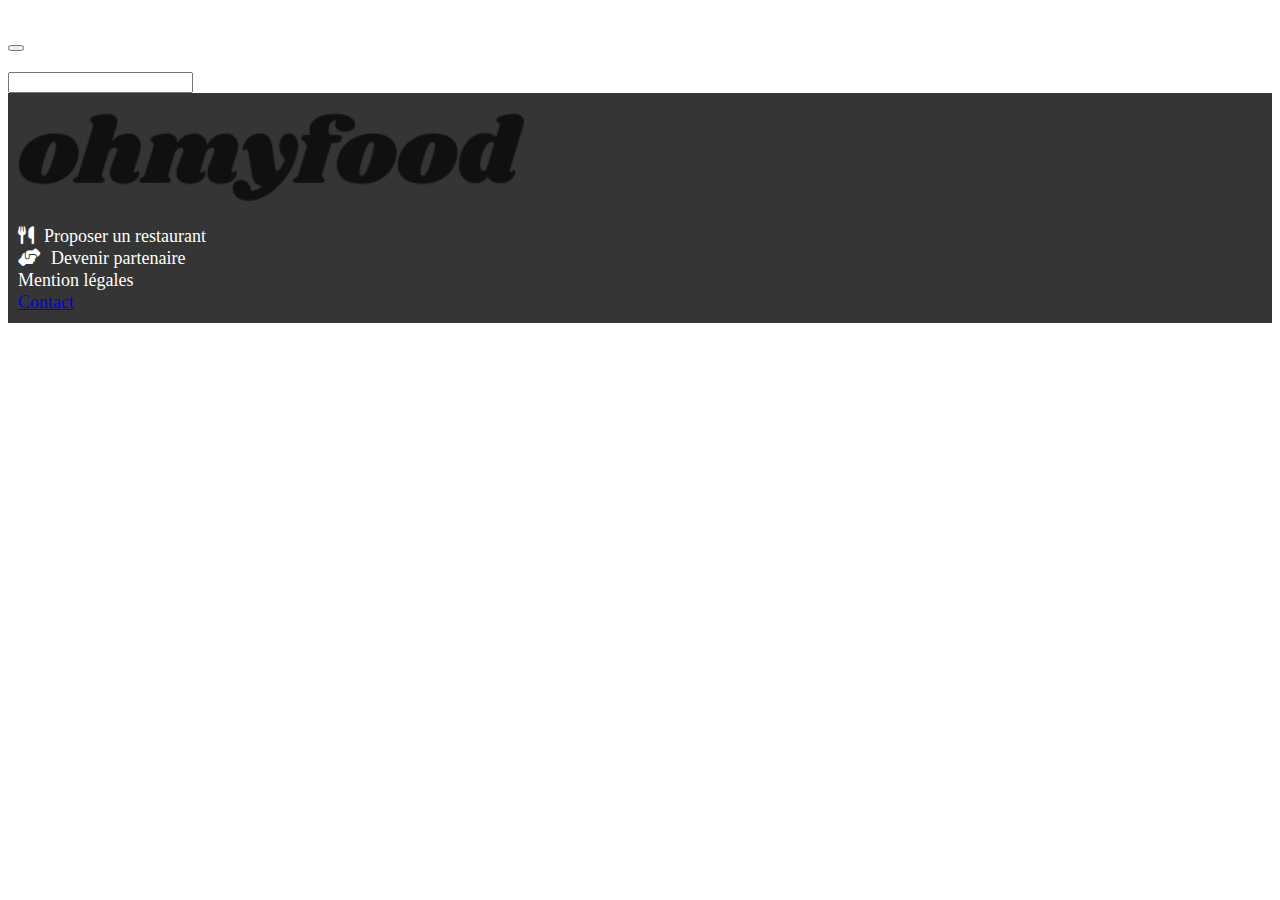
==== menu_alafrancaise.html @ 682149f2 "ajout des others pages, début correction sass" ====
<!DOCTYPE html>
<html lang="en">

<head>
    <meta charset="UTF-8">
    <meta http-equiv="X-UA-Compatible" content="IE=edge">
    <meta name="viewport" content="width=device-width, initial-scale=1.0">
    <title>Menu - A la française</title>
    <link type="text/css" rel="stylesheet" href="style.css" />
    <link type="text/css" rel="stylesheet" href="libs/reset.css" />
    <link type="text/css" rel="stylesheet" href="https://cdnjs.cloudflare.com/ajax/libs/font-awesome/6.1.1/css/all.min.css" />
</head>

<body>
    <header class="header"><button class="btn-page"></button><img src="" alt=""><img src="" alt=""></header>
    <main class="m-page">
        <h2 class="h2-page"></h2>

        <section class="sect-page">
            <h3 class="h3-page"></h3>
            <div class="card-page"></div>
            <div class="card-page"></div>
            <div class="card-page"></div>
        </section>
        <section class="sect-page">
            <h3 class="h3-page"></h3>
            <div class="card-page"></div>
            <div class="card-page"></div>
            <div class="card-page"></div>
        </section>
        <section class="sect-page">
            <h3 class="h3-page"></h3>
            <div class="card-page"></div>
            <div class="card-page"></div>
            <div class="card-page"></div>
        </section>
        <input type="text">
    </main>
    <footer>
        <img src="images/logo/ohmyfood.png" alt="logo du site ohmyfood">
        <div class="fo-div">
            <div class="fo-para"><i class="fa-solid fa-utensils"></i>Proposer un restaurant</div>
            <div class="fo-para"><i class="fa-solid fa-handshake-angle"></i>Devenir partenaire</div>
            <div class="fo-para">Mention légales</div>
            <div class="fo-para"><a href="mailto:adresse_dusite@gmail.com">Contact</a></div>
        </div>
    </footer>
</body>

</html>
---- style.css ----
@charset "UTF-8";
/*----------------------------------------------*/
/*Home phone*/
header img {
  width: 50%;
  position: relative;
  left: 25%;
  right: 25%;
  margin-top: 20px;
  margin-bottom: 20px;
  /*mettre un box-shadox bottom*/
}

header .localisation-search {
  display: flex;
  flex-direction: row;
  justify-content: center;
  align-items: center;
  background-color: rgb(225, 225, 225);
  height: 40px;
}

.localisation-search i {
  margin-right: 5px;
  color: rgb(53, 53, 53);
}

.localisation-search input {
  color: rgb(53, 53, 53);
  background-color: rgb(225, 225, 225);
  border: none;
  width: 100px;
  font-size: 14px;
}

.debut {
  background-color: rgb(246, 246, 246);
  padding: 20px;
  display: flex;
  flex-direction: column;
  align-items: center;
  justify-content: center;
}

.debut h2 {
  margin-top: 30px;
  font-size: 30px;
  font-weight: bold;
  text-align: center;
}

.debut .reserved-para {
  text-align: center;
  color: rgb(53, 53, 53);
}

.debut .reserved-btn {
  border-radius: 30px;
  background-color: rgb(169, 93, 219);
  border: none;
  height: 40px;
  color: white;
  /*faire dégradé de couleur et box-shadow, refaire la pos et la taille*/
}

.fonctionnement {
  padding: 10px;
}

.fonct-h2 {
  font-size: 20px;
  margin-top: 30px;
  padding: 10px;
  font-weight: bold;
}

.fonct {
  padding: 10px;
  margin: 10px;
  background-color: rgb(246, 246, 246);
  height: 40px;
  border-radius: 20px;
  display: flex;
  justify-content: center;
  align-items: center;
}

.fonct i {
  margin-right: 10px;
}

.restaurants {
  background-color: rgb(246, 246, 246);
}

.resto {
  font-size: 20px;
  margin-top: 30px;
  padding: 10px;
  font-weight: bold;
  padding-top: 50px;
}

.r-card img {
  object-fit: cover;
  width: 100%;
  height: 200px;
  border-radius: 20px 20px 0 0;
}

.r-card {
  margin-right: 10px;
  margin-left: 10px;
  margin-bottom: 60px;
  background-color: rgb(255, 255, 255);
  border-radius: 20px;
}

.r-h3 {
  font-weight: bold;
}

.rhp {
  padding: 20px;
  line-height: 20px;
  font-size: 20px;
}

.restaurants {
  padding-bottom: 30px;
}

footer {
  background-color: rgb(53, 53, 53);
  color: white;
}

footer img {
  padding: 20px 10px 10px 10px;
  width: 40%;
}

.fo-div {
  padding: 10px;
  line-height: 22px;
  font-size: 18px;
}

.fo-para i {
  margin-right: 10px;
}

/*----------------------------------------------*/
/*Others phone*/

/*# sourceMappingURL=style.css.map */
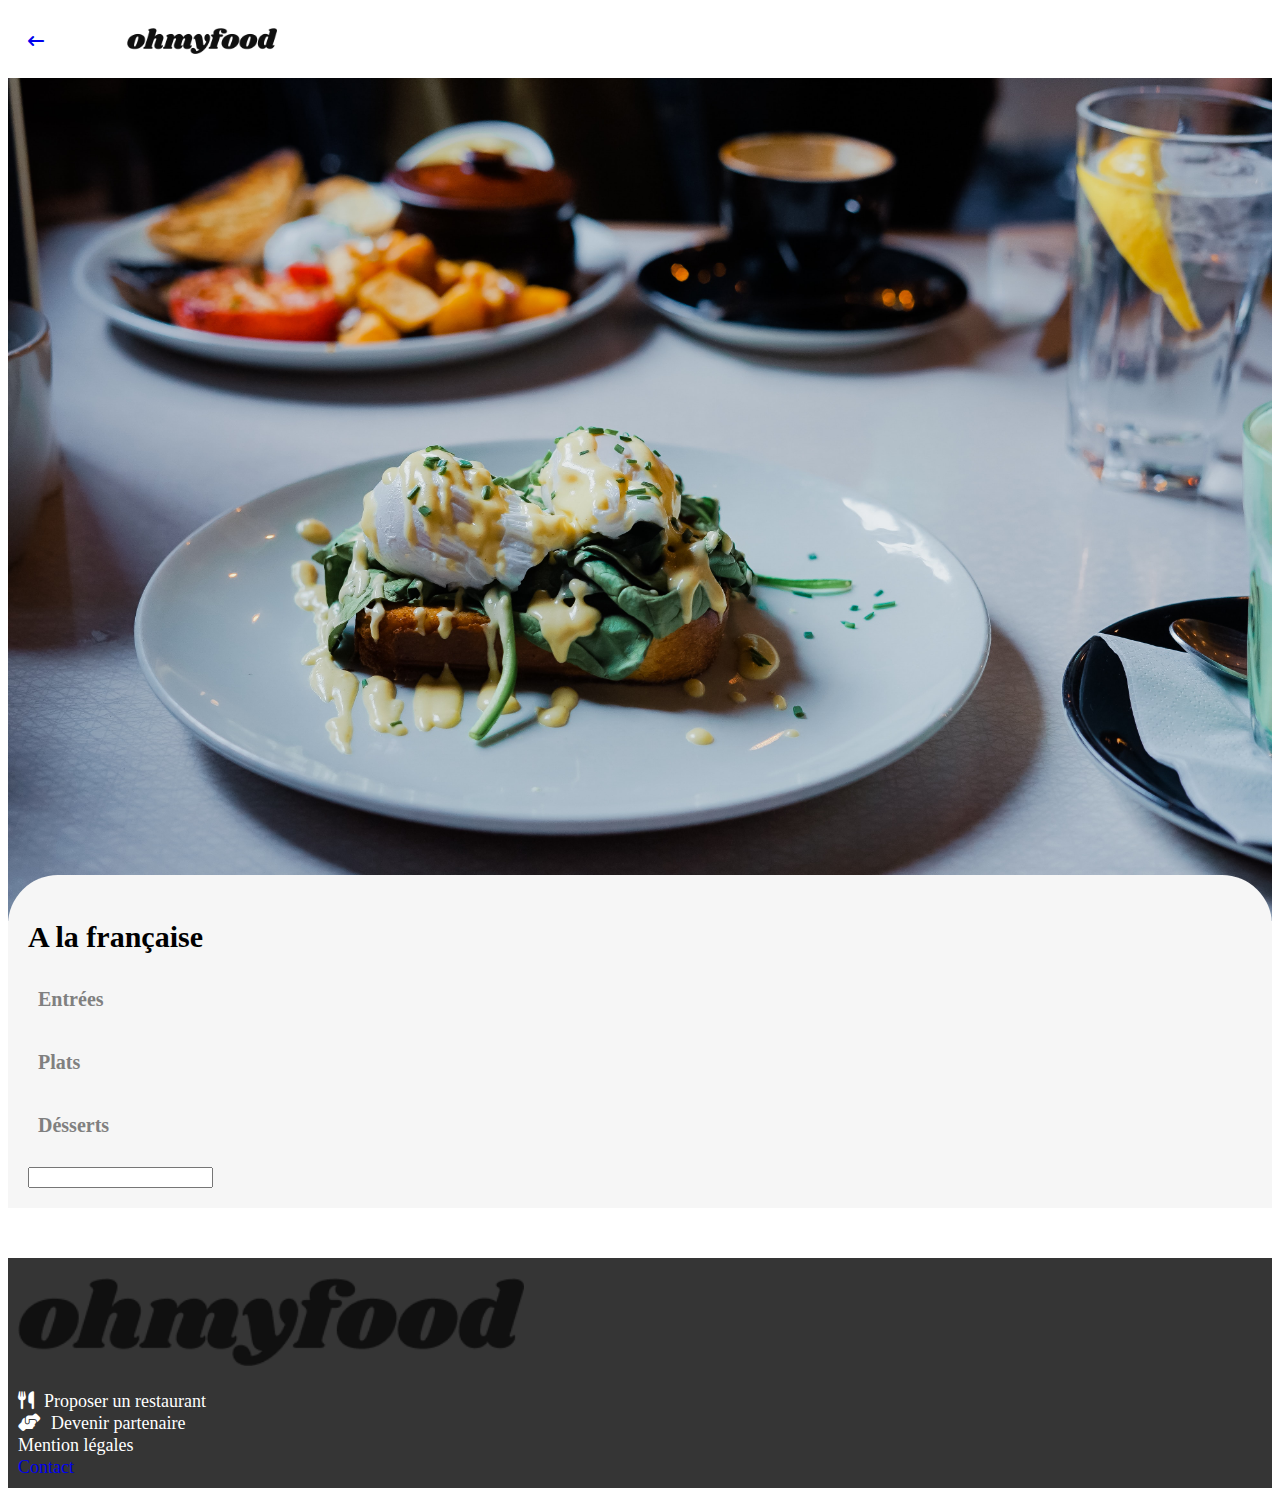
==== commit 04321996: "début main-page css" ====
--- a/menu_alafrancaise.html
+++ b/menu_alafrancaise.html
@@ -9,27 +9,36 @@
     <link type="text/css" rel="stylesheet" href="style.css" />
     <link type="text/css" rel="stylesheet" href="libs/reset.css" />
     <link type="text/css" rel="stylesheet" href="https://cdnjs.cloudflare.com/ajax/libs/font-awesome/6.1.1/css/all.min.css" />
+    <link href="index.html" />
 </head>
 
 <body>
-    <header class="header"><button class="btn-page"></button><img src="" alt=""><img src="" alt=""></header>
+    <header class="header-page">
+        <div class="h-top">
+            <a href="index.html">
+                <i class="fa-solid fa-arrow-left-long"></i>
+            </a>
+            <img src="images/logo/ohmyfood.png" alt="logo du site">
+        </div>
+    </header>
+    <img class="img-top" src="images/restaurants/toa-heftiba-DQKerTsQwi0-unsplash.jpg" alt="plat">
+
     <main class="m-page">
-        <h2 class="h2-page"></h2>
-
+        <h2 class="h2-page">A la française</h2>
         <section class="sect-page">
-            <h3 class="h3-page"></h3>
+            <h3 class="h3-page">Entrées</h3>
             <div class="card-page"></div>
             <div class="card-page"></div>
             <div class="card-page"></div>
         </section>
         <section class="sect-page">
-            <h3 class="h3-page"></h3>
+            <h3 class="h3-page">Plats</h3>
             <div class="card-page"></div>
             <div class="card-page"></div>
             <div class="card-page"></div>
         </section>
         <section class="sect-page">
-            <h3 class="h3-page"></h3>
+            <h3 class="h3-page">Désserts</h3>
             <div class="card-page"></div>
             <div class="card-page"></div>
             <div class="card-page"></div>
--- a/style.css
+++ b/style.css
@@ -10,7 +10,6 @@
   margin-bottom: 20px;
   /*mettre un box-shadox bottom*/
 }
-
 header .localisation-search {
   display: flex;
   flex-direction: row;
@@ -19,13 +18,11 @@
   background-color: rgb(225, 225, 225);
   height: 40px;
 }
-
-.localisation-search i {
+header .localisation-search i {
   margin-right: 5px;
   color: rgb(53, 53, 53);
 }
-
-.localisation-search input {
+header .localisation-search input {
   color: rgb(53, 53, 53);
   background-color: rgb(225, 225, 225);
   border: none;
@@ -41,19 +38,16 @@
   align-items: center;
   justify-content: center;
 }
-
 .debut h2 {
   margin-top: 30px;
   font-size: 30px;
   font-weight: bold;
   text-align: center;
 }
-
 .debut .reserved-para {
   text-align: center;
   color: rgb(53, 53, 53);
 }
-
 .debut .reserved-btn {
   border-radius: 30px;
   background-color: rgb(169, 93, 219);
@@ -63,18 +57,16 @@
   /*faire dégradé de couleur et box-shadow, refaire la pos et la taille*/
 }
 
-.fonctionnement {
+.f {
   padding: 10px;
 }
-
-.fonct-h2 {
+.f h2 {
   font-size: 20px;
   margin-top: 30px;
   padding: 10px;
   font-weight: bold;
 }
-
-.fonct {
+.f .fonct {
   padding: 10px;
   margin: 10px;
   background-color: rgb(246, 246, 246);
@@ -84,73 +76,115 @@
   justify-content: center;
   align-items: center;
 }
+.f .fonct i {
+  margin-right: 10px;
+}
 
-.fonct i {
-  margin-right: 10px;
+a {
+  text-decoration: none;
+}
+a:hover {
+  text-decoration: none;
+  color: black;
+}
+a:visited {
+  text-decoration: none;
+  color: black;
 }
 
 .restaurants {
   background-color: rgb(246, 246, 246);
+  padding-bottom: 30px;
 }
-
-.resto {
+.restaurants .resto {
   font-size: 20px;
   margin-top: 30px;
   padding: 10px;
   font-weight: bold;
   padding-top: 50px;
 }
-
-.r-card img {
-  object-fit: cover;
-  width: 100%;
-  height: 200px;
-  border-radius: 20px 20px 0 0;
-}
-
-.r-card {
+.restaurants .r-card {
   margin-right: 10px;
   margin-left: 10px;
   margin-bottom: 60px;
   background-color: rgb(255, 255, 255);
   border-radius: 20px;
 }
-
-.r-h3 {
-  font-weight: bold;
+.restaurants .r-card img {
+  object-fit: cover;
+  width: 100%;
+  height: 200px;
+  border-radius: 20px 20px 0 0;
 }
-
-.rhp {
+.restaurants .r-card .rhp {
   padding: 20px;
   line-height: 20px;
   font-size: 20px;
 }
-
-.restaurants {
-  padding-bottom: 30px;
+.restaurants .r-card .rhp .r-h3 {
+  font-weight: bold;
 }
 
 footer {
   background-color: rgb(53, 53, 53);
   color: white;
 }
-
 footer img {
   padding: 20px 10px 10px 10px;
   width: 40%;
 }
-
-.fo-div {
+footer .fo-div {
   padding: 10px;
   line-height: 22px;
   font-size: 18px;
 }
-
-.fo-para i {
+footer i {
   margin-right: 10px;
 }
 
 /*----------------------------------------------*/
-/*Others phone*/
+/*Page phone*/
+.header-page {
+  height: 70px;
+}
+.header-page .h-top {
+  display: flex;
+  align-items: center;
+  width: 250px;
+}
+.header-page .h-top i {
+  background-color: white;
+  padding: 20px;
+}
+.header-page .h-top img {
+  display: flex;
+  justify-content: center;
+  width: 60%;
+}
+
+.img-top {
+  margin: none;
+  top: -20px;
+  left: 0%;
+  width: 100%;
+  object-fit: cover;
+}
+
+.m-page {
+  position: relative;
+  padding: 20px;
+  background-color: rgb(246, 246, 246);
+  border-radius: 50px 50px 0 0;
+  top: -50px;
+}
+.m-page .h2-page {
+  font-weight: bold;
+  font-size: 30px;
+}
+.m-page .sect-page .h3-page {
+  color: grey;
+  font-size: 20px;
+  padding: 10px;
+}
 
 /*# sourceMappingURL=style.css.map */
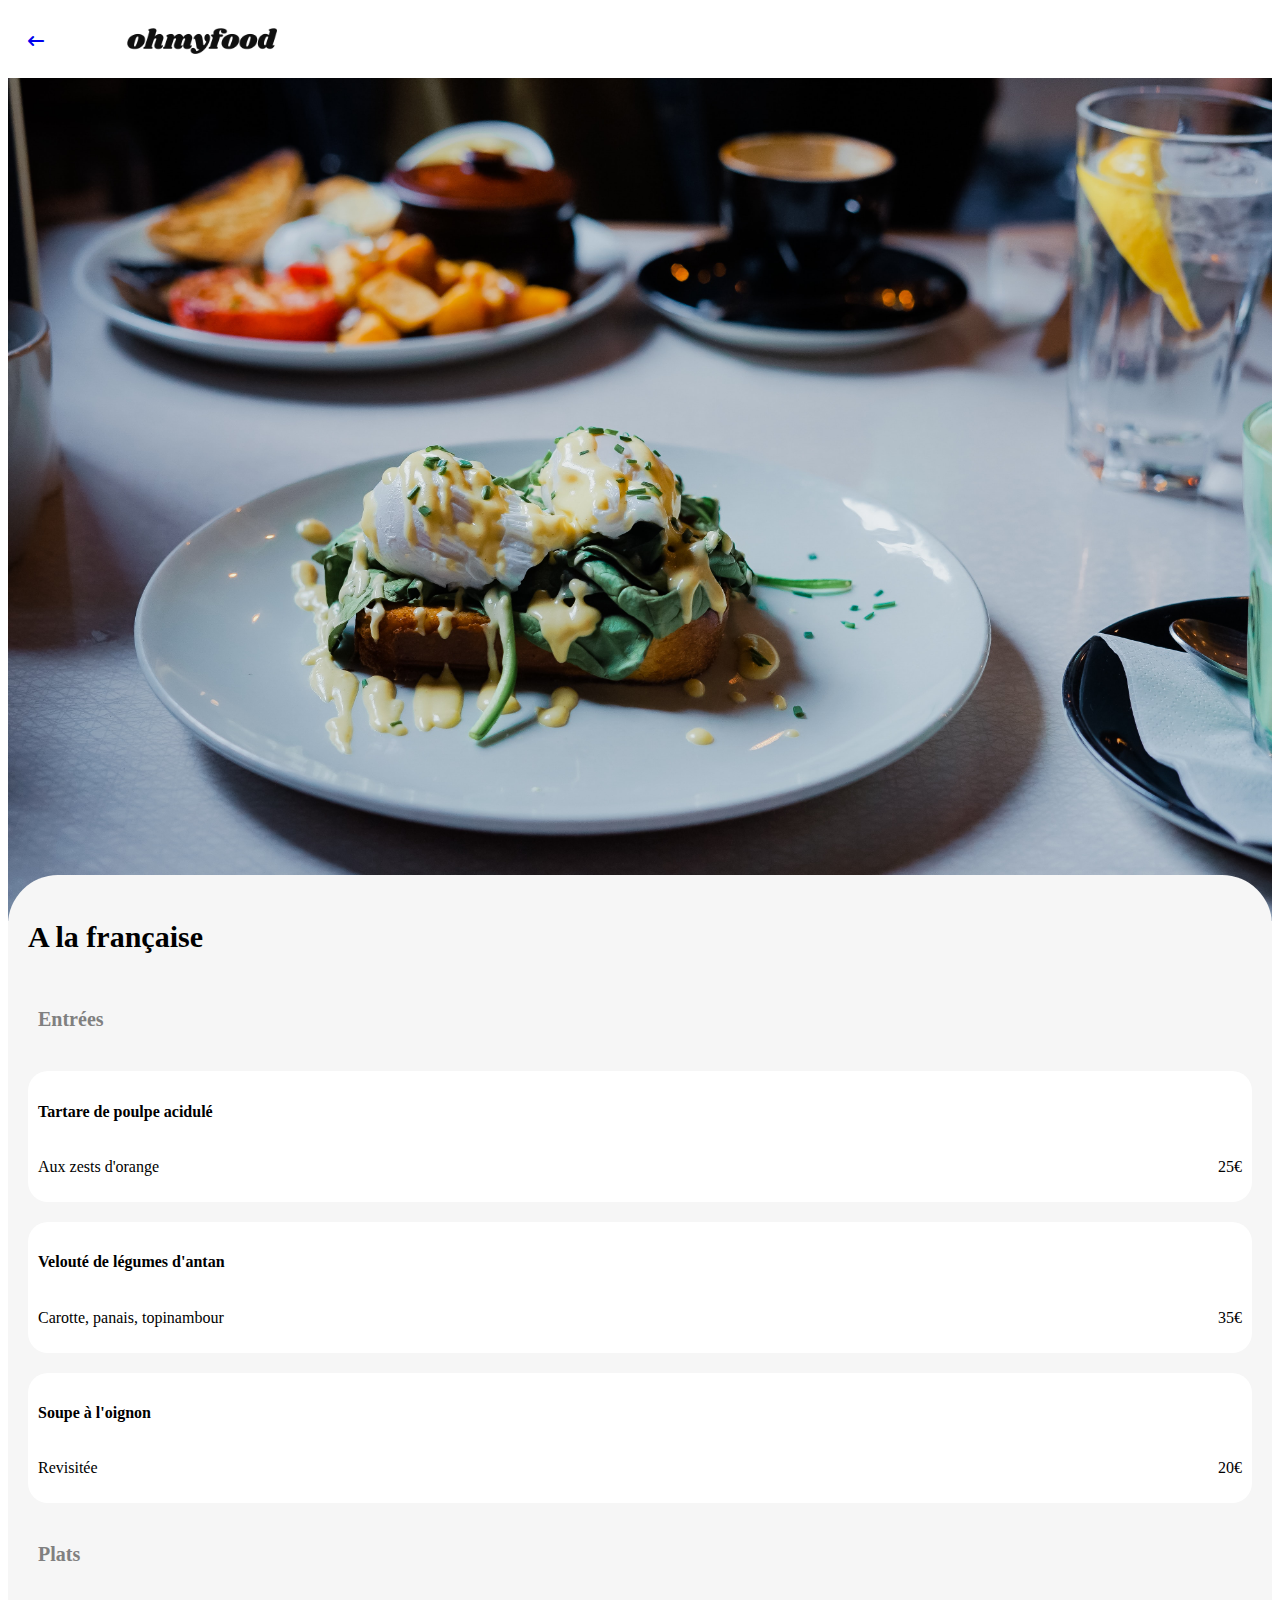
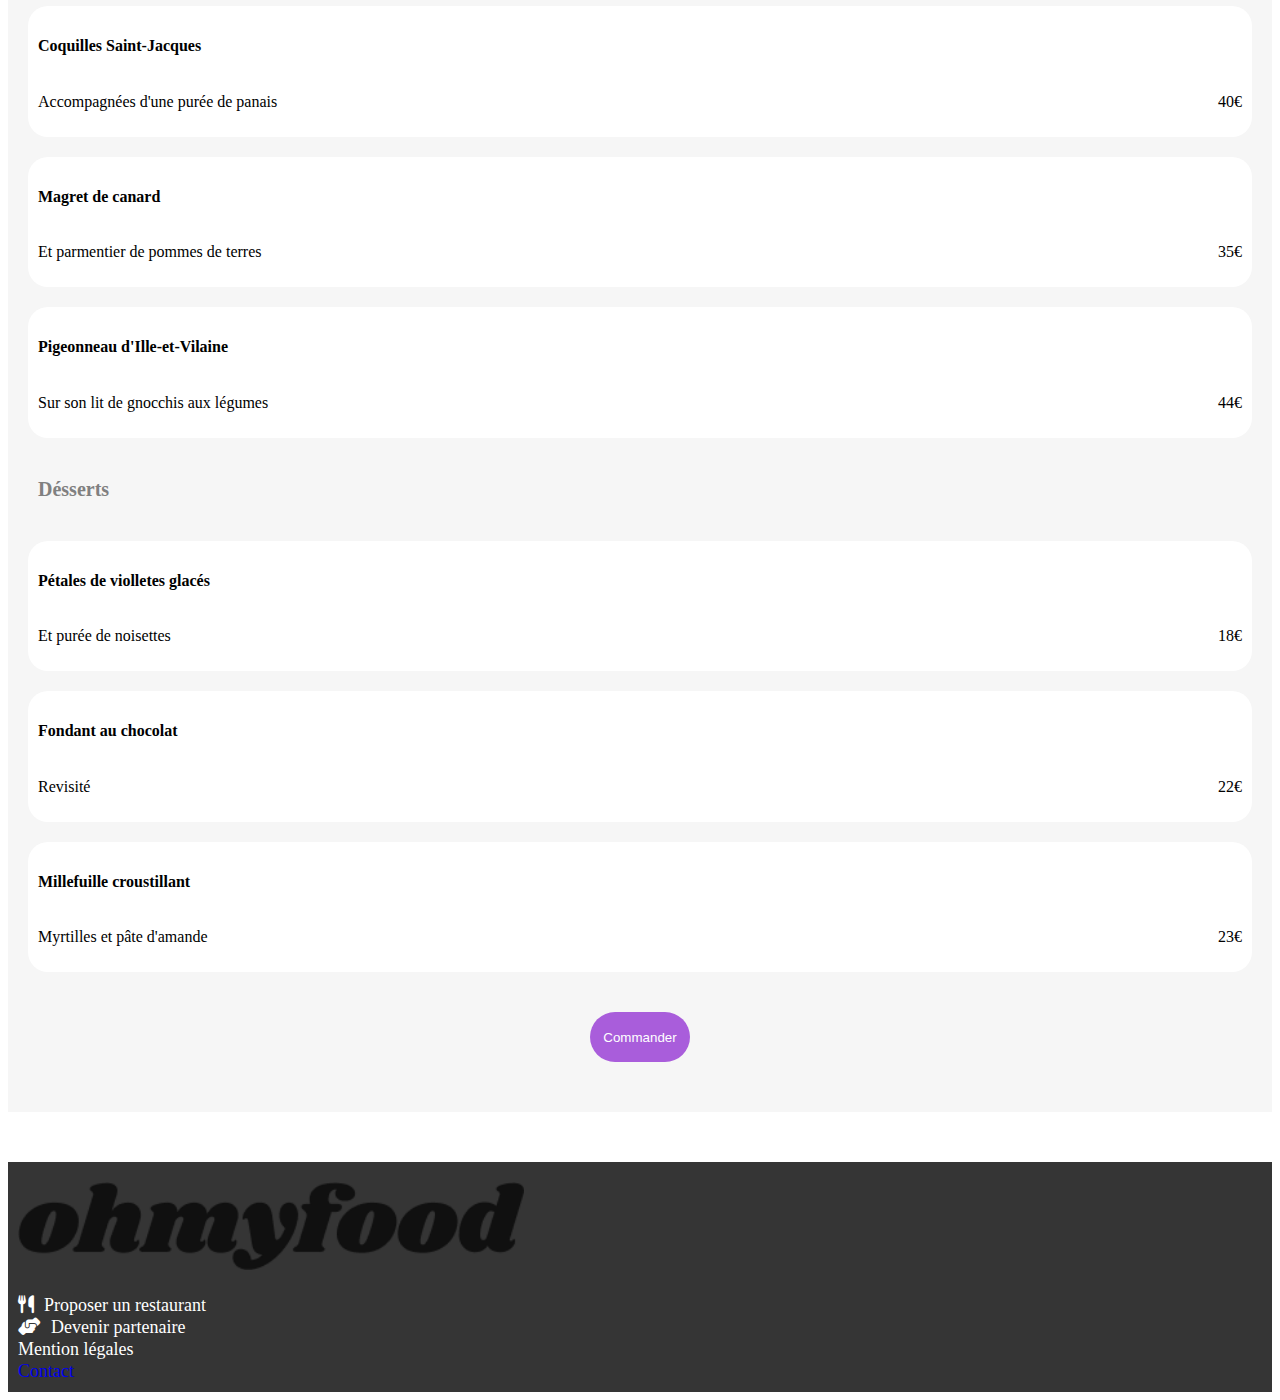
==== commit 63149923: "debut ajout animations" ====
--- a/menu_alafrancaise.html
+++ b/menu_alafrancaise.html
@@ -27,23 +27,79 @@
         <h2 class="h2-page">A la française</h2>
         <section class="sect-page">
             <h3 class="h3-page">Entrées</h3>
-            <div class="card-page"></div>
-            <div class="card-page"></div>
-            <div class="card-page"></div>
+            <div class="card-page">
+                <h4 class="h4-page">Tartare de poulpe acidulé</h4>
+                <div class="para-page">
+                    <p>Aux zests d'orange</p>
+                    <p>25€</p>
+                </div>
+            </div>
+            <div class="card-page">
+                <h4 class="h4-page">Velouté de légumes d'antan</h4>
+                <div class="para-page">
+                    <p>Carotte, panais, topinambour</p>
+                    <p>35€</p>
+                </div>
+            </div>
+            <div class="card-page">
+                <h4 class="h4-page">Soupe à l'oignon</h4>
+                <div class="para-page">
+                    <p>Revisitée</p>
+                    <p>20€</p>
+                </div>
+            </div>
         </section>
         <section class="sect-page">
             <h3 class="h3-page">Plats</h3>
-            <div class="card-page"></div>
-            <div class="card-page"></div>
-            <div class="card-page"></div>
+            <div class="card-page">
+                <h4 class="h4-page">Coquilles Saint-Jacques</h4>
+                <div class="para-page">
+                    <p>Accompagnées d'une purée de panais</p>
+                    <p>40€</p>
+                </div>
+            </div>
+            <div class="card-page">
+                <h4 class="h4-page">Magret de canard</h4>
+                <div class="para-page">
+                    <p>Et parmentier de pommes de terres</p>
+                    <p>35€</p>
+                </div>
+            </div>
+            <div class="card-page">
+                <h4 class="h4-page">Pigeonneau d'Ille-et-Vilaine</h4>
+                <div class="para-page">
+                    <p>Sur son lit de gnocchis aux légumes</p>
+                    <p>44€</p>
+                </div>
+            </div>
         </section>
         <section class="sect-page">
             <h3 class="h3-page">Désserts</h3>
-            <div class="card-page"></div>
-            <div class="card-page"></div>
-            <div class="card-page"></div>
+            <div class="card-page">
+                <h4 class="h4-page">Pétales de violletes glacés</h4>
+                <div class="para-page">
+                    <p>Et purée de noisettes</p>
+                    <p>18€</p>
+                </div>
+            </div>
+            <div class="card-page">
+                <h4 class="h4-page">Fondant au chocolat</h4>
+                <div class="para-page">
+                    <p>Revisité</p>
+                    <p>22€</p>
+                </div>
+            </div>
+            <div class="card-page">
+                <h4 class="h4-page">Millefuille croustillant</h4>
+                <div class="para-page">
+                    <p>Myrtilles et pâte d'amande</p>
+                    <p>23€</p>
+                </div>
+            </div>
         </section>
-        <input type="text">
+        <div class="btn-page">
+            <input type="button" value="Commander" class="command-btn">
+        </div>
     </main>
     <footer>
         <img src="images/logo/ohmyfood.png" alt="logo du site ohmyfood">
--- a/style.css
+++ b/style.css
@@ -116,6 +116,20 @@
   height: 200px;
   border-radius: 20px 20px 0 0;
 }
+.restaurants .r-card .r-like {
+  display: flex;
+  flex-direction: row;
+  justify-content: space-between;
+}
+.restaurants .r-card .r-like i {
+  display: flex;
+  align-items: center;
+  justify-content: center;
+  margin-right: 20px;
+}
+.restaurants .r-card .r-like i:hover {
+  color: blueviolet;
+}
 .restaurants .r-card .rhp {
   padding: 20px;
   line-height: 20px;
@@ -176,15 +190,52 @@
   background-color: rgb(246, 246, 246);
   border-radius: 50px 50px 0 0;
   top: -50px;
+  margin-bottom: none;
 }
 .m-page .h2-page {
   font-weight: bold;
   font-size: 30px;
 }
+.m-page .sect-page {
+  display: flex;
+  flex-direction: column;
+  justify-content: space-between;
+}
 .m-page .sect-page .h3-page {
+  margin-top: 20px;
   color: grey;
   font-size: 20px;
   padding: 10px;
 }
+.m-page .sect-page .card-page {
+  background-color: white;
+  margin-top: 10px;
+  margin-bottom: 10px;
+  padding: 10px;
+  border-radius: 20px;
+  line-height: 18px;
+}
+.m-page .sect-page .card-page .h4-page {
+  font-weight: bold;
+}
+.m-page .sect-page .card-page .para-page {
+  display: flex;
+  justify-content: space-between;
+}
+.m-page .command-btn {
+  border-radius: 30px;
+  background-color: rgb(169, 93, 219);
+  border: none;
+  height: 50px;
+  width: 100px;
+  color: white;
+  margin-top: 30px;
+  margin-bottom: 30px;
+}
+.m-page .btn-page {
+  display: flex;
+  justify-content: center;
+  align-items: center;
+}
 
 /*# sourceMappingURL=style.css.map */
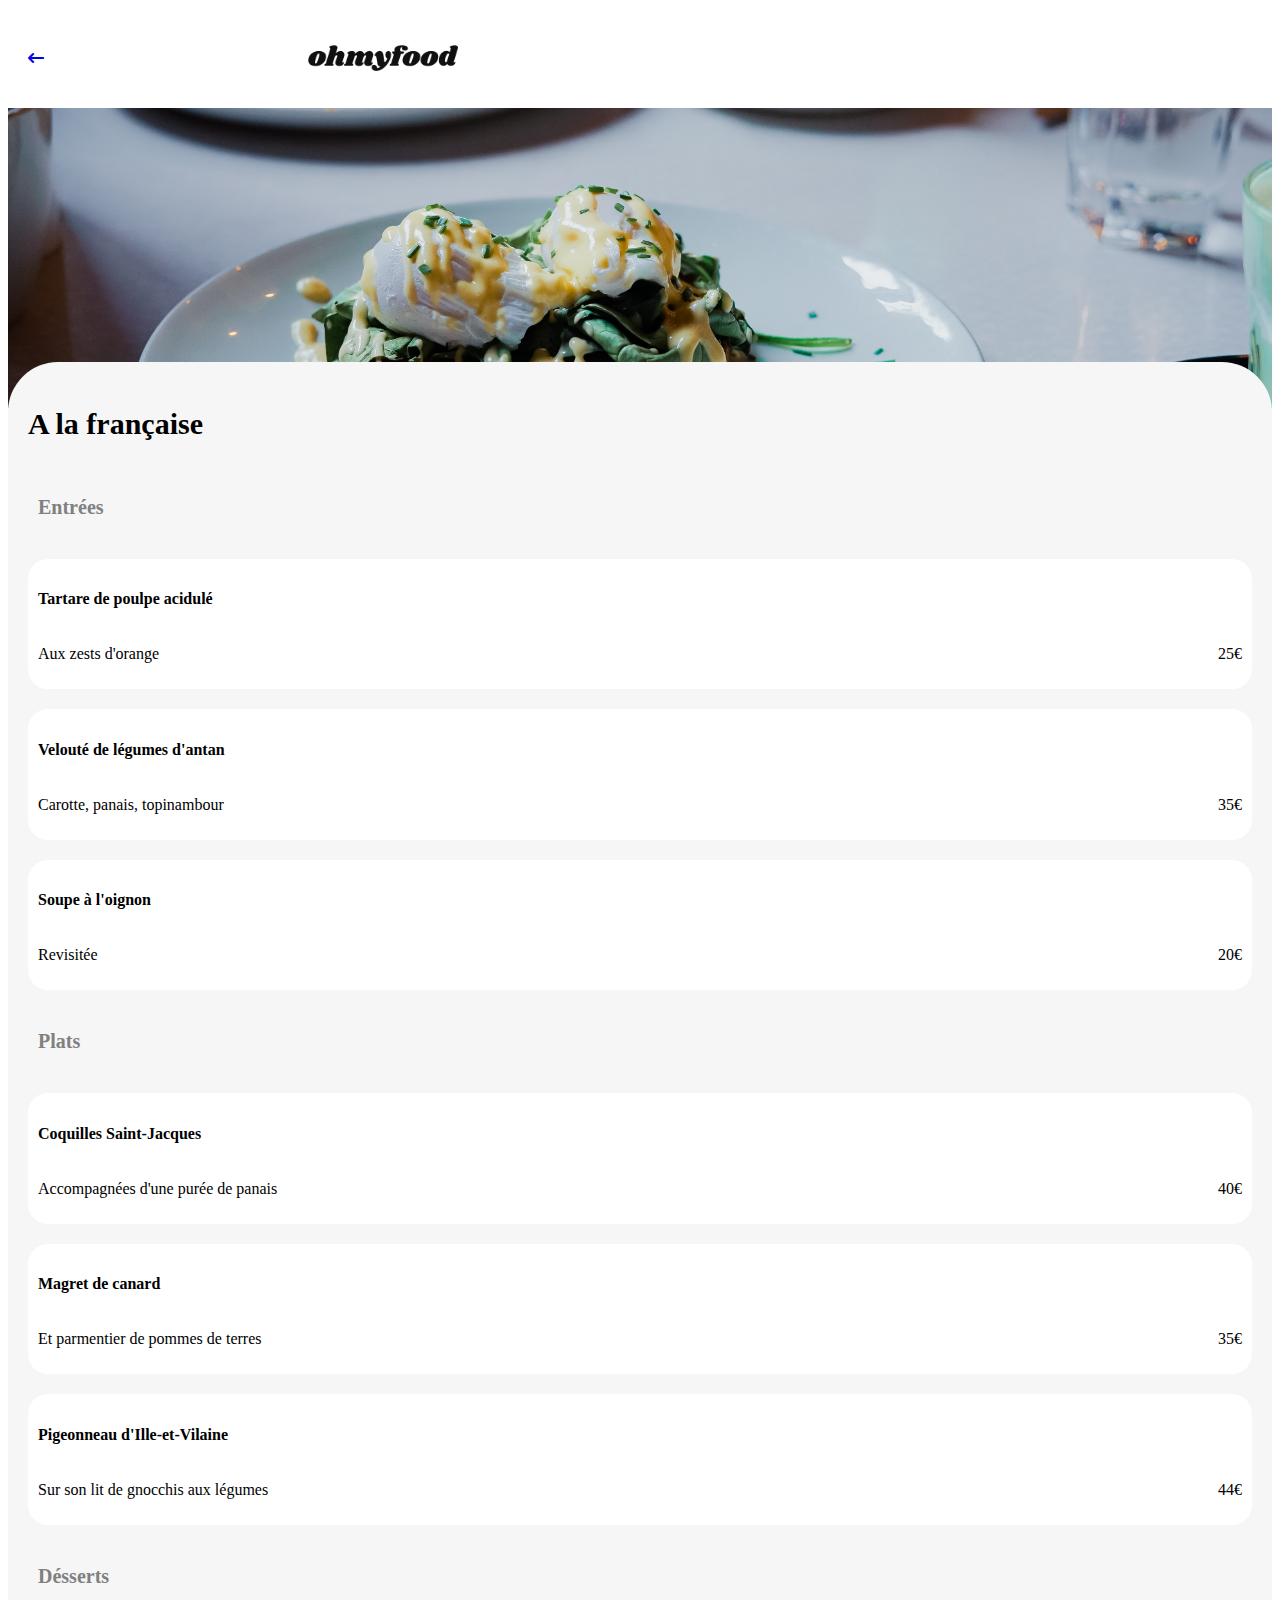
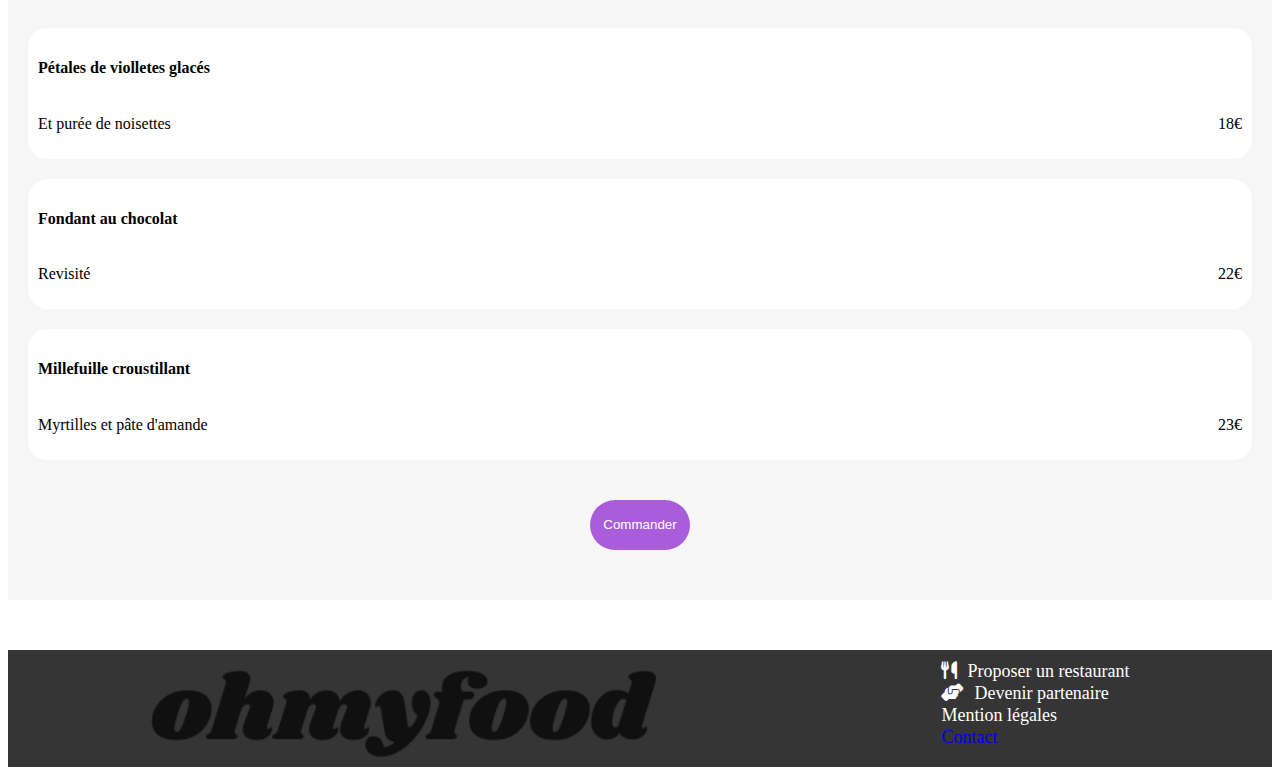
==== commit acb4e5ca: "fin de la version tablets" ====
--- a/menu_alafrancaise.html
+++ b/menu_alafrancaise.html
@@ -1,5 +1,5 @@
 <!DOCTYPE html>
-<html lang="en">
+<html lang="fr">
 
 <head>
     <meta charset="UTF-8">
@@ -101,7 +101,7 @@
             <input type="button" value="Commander" class="command-btn">
         </div>
     </main>
-    <footer>
+    <footer class="footer">
         <img src="images/logo/ohmyfood.png" alt="logo du site ohmyfood">
         <div class="fo-div">
             <div class="fo-para"><i class="fa-solid fa-utensils"></i>Proposer un restaurant</div>
--- a/style.css
+++ b/style.css
@@ -157,6 +157,33 @@
 }
 
 /*----------------------------------------------*/
+/*Home tablets*/
+@media only screen and (min-width: 768px) {
+  .fonct-h2 {
+    text-align: center;
+  }
+  .resto {
+    margin-bottom: 20px;
+  }
+  .r-card {
+    width: 90%;
+    margin-right: 20px;
+  }
+  .r-tablets {
+    display: flex;
+    width: 100%;
+    justify-content: space-between;
+  }
+  a {
+    width: 100%;
+  }
+  .footer {
+    display: flex;
+    flex-direction: row;
+    justify-content: space-around;
+  }
+}
+/*----------------------------------------------*/
 /*Page phone*/
 .header-page {
   height: 70px;
@@ -238,4 +265,26 @@
   align-items: center;
 }
 
+/*----------------------------------------------*/
+/*Page tablets*/
+@media only screen and (min-width: 768px) {
+  .header-page {
+    height: 100px;
+    display: flex;
+    align-items: center;
+  }
+  .header-page img {
+    left: 80%;
+    right: 25%;
+  }
+  .img-top {
+    height: 300px;
+  }
+  .footer {
+    display: flex;
+    flex-direction: row;
+    justify-content: space-around;
+  }
+}
+
 /*# sourceMappingURL=style.css.map */
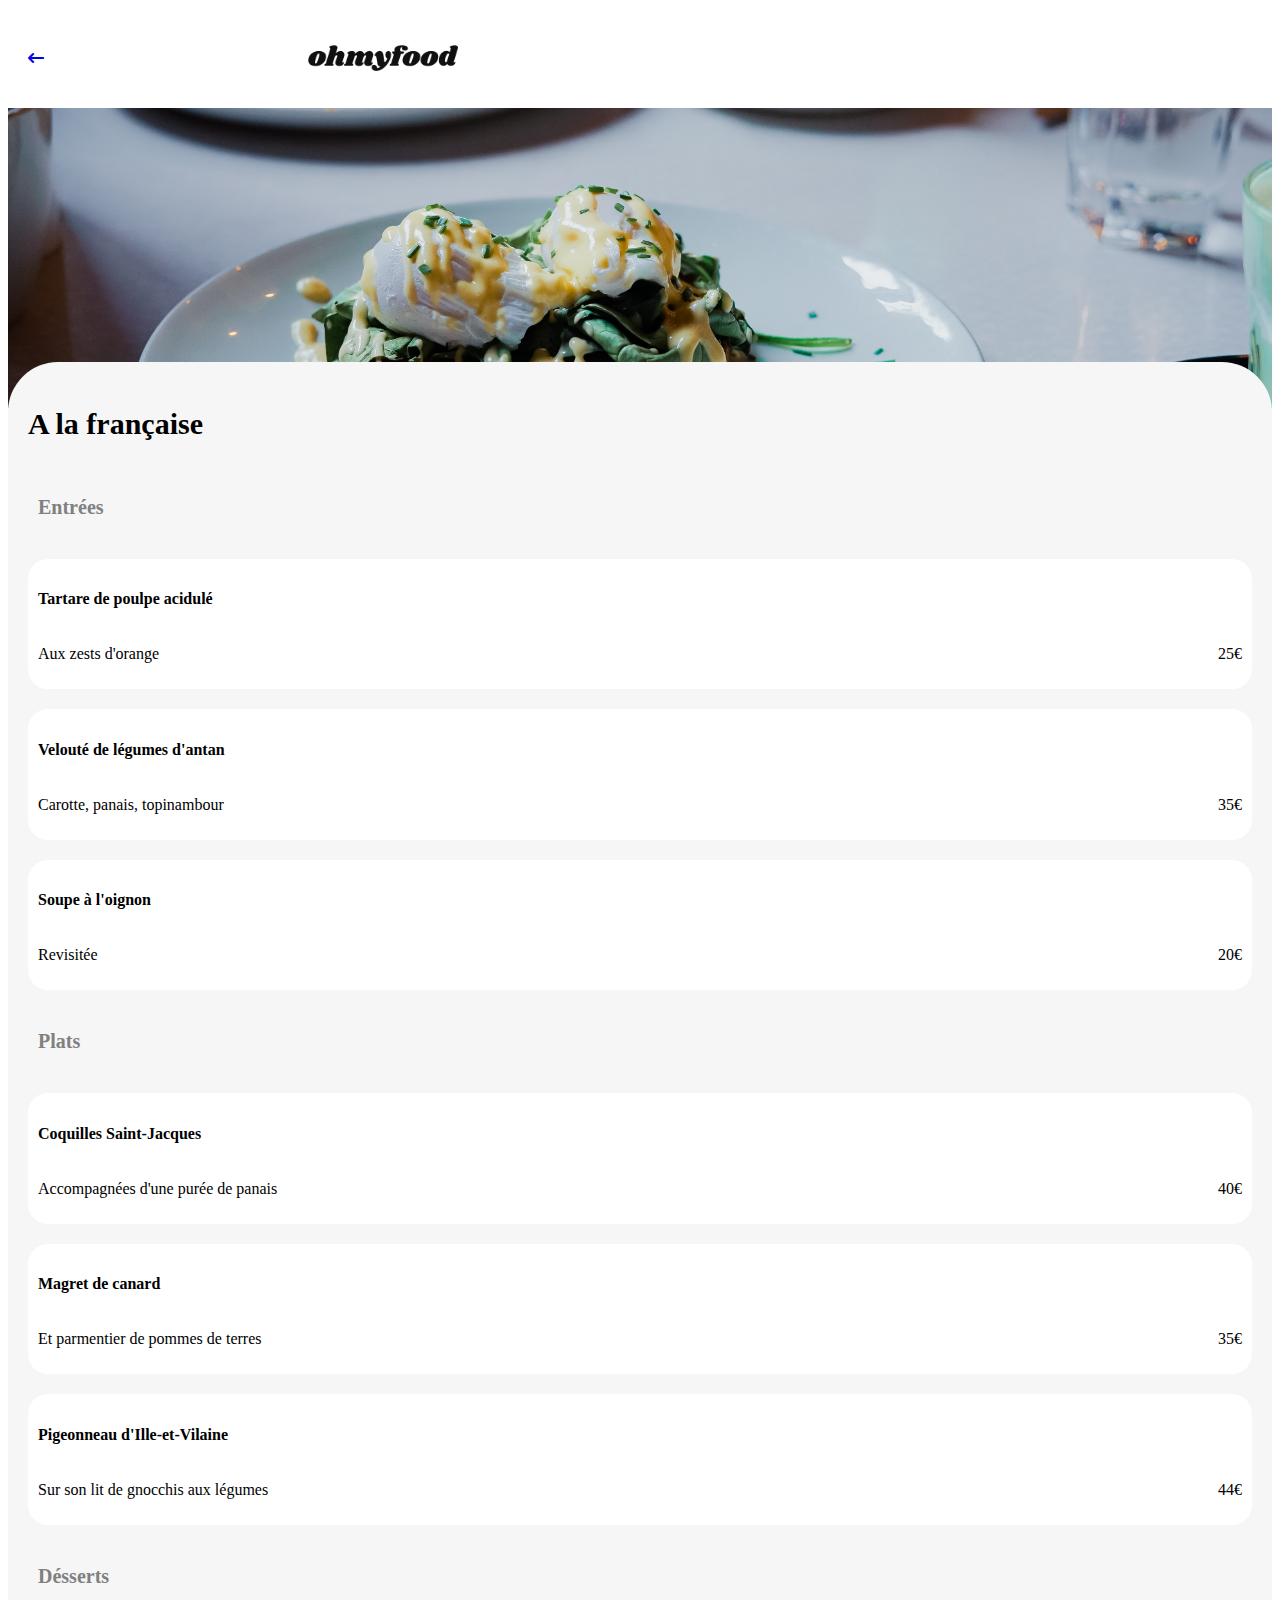
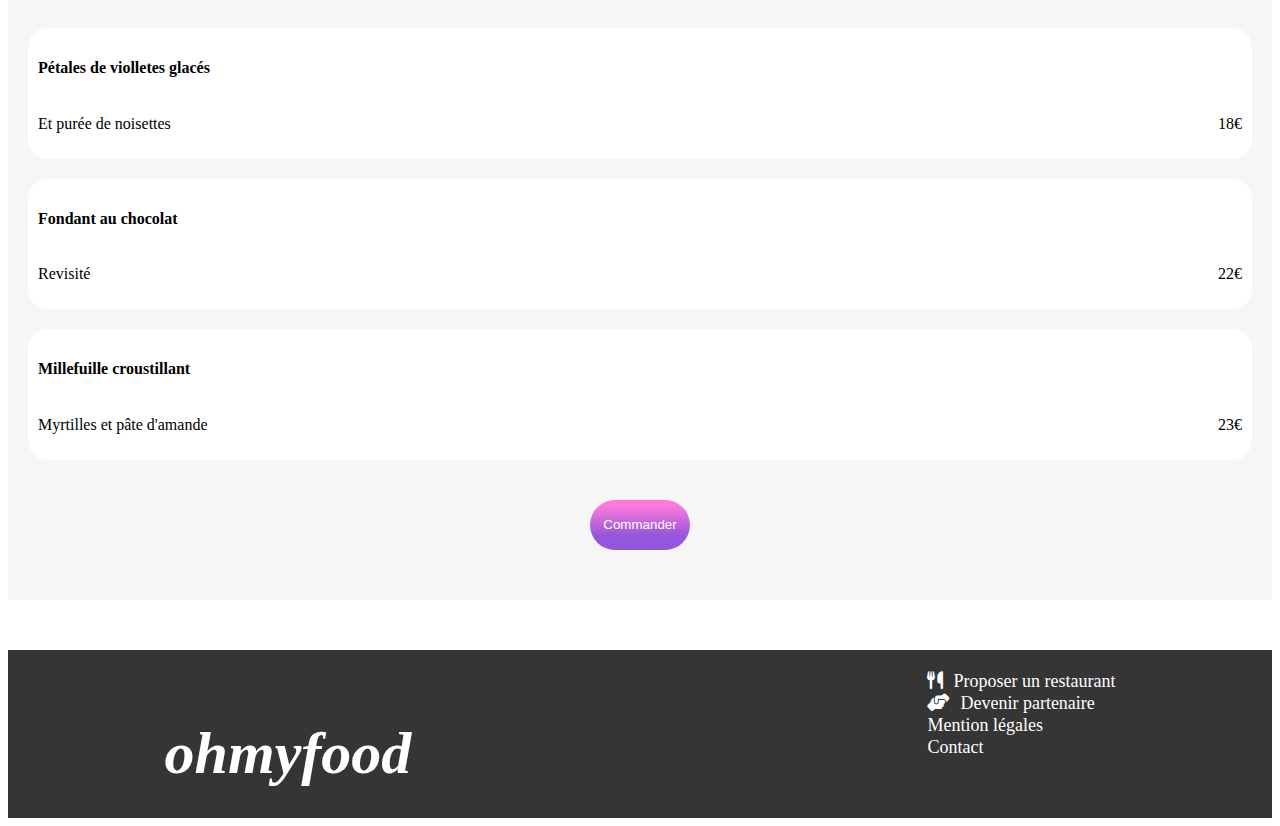
==== commit 44adba7f: "changemt radicaux & réorganisat° totale" ====
--- a/menu_alafrancaise.html
+++ b/menu_alafrancaise.html
@@ -9,6 +9,7 @@
     <link type="text/css" rel="stylesheet" href="style.css" />
     <link type="text/css" rel="stylesheet" href="libs/reset.css" />
     <link type="text/css" rel="stylesheet" href="https://cdnjs.cloudflare.com/ajax/libs/font-awesome/6.1.1/css/all.min.css" />
+    <link type="text/css" rel="stylesheet" href="https://fonts.googleapis.com/css2?family=Raleway:wght@300;400;500;600;700;800;900&display=swap" />
     <link href="index.html" />
 </head>
 
@@ -102,7 +103,7 @@
         </div>
     </main>
     <footer class="footer">
-        <img src="images/logo/ohmyfood.png" alt="logo du site ohmyfood">
+        <h2 class="h2">ohmyfood</h2>
         <div class="fo-div">
             <div class="fo-para"><i class="fa-solid fa-utensils"></i>Proposer un restaurant</div>
             <div class="fo-para"><i class="fa-solid fa-handshake-angle"></i>Devenir partenaire</div>
--- a/style.css
+++ b/style.css
@@ -1,5 +1,185 @@
-@charset "UTF-8";
+h2 {
+  font-family: Shrikhand;
+}
+
+p {
+  font-family: Roboto;
+}
+
+a {
+  text-decoration: none;
+}
+a:hover {
+  text-decoration: none;
+  color: black;
+}
+a:visited {
+  text-decoration: none;
+  color: black;
+}
+
+h2 {
+  font-family: Shrikhand;
+}
+
+p {
+  font-family: Roboto;
+}
+
+a {
+  text-decoration: none;
+}
+a:hover {
+  text-decoration: none;
+  color: black;
+}
+a:visited {
+  text-decoration: none;
+  color: black;
+}
+
+/*Page phone*/
+.header-page {
+  height: 70px;
+}
+.header-page .h-top {
+  display: flex;
+  align-items: center;
+  width: 250px;
+}
+.header-page .h-top i {
+  background-color: white;
+  padding: 20px;
+}
+.header-page .h-top img {
+  display: flex;
+  justify-content: center;
+  width: 60%;
+}
+
+.img-top {
+  margin: none;
+  top: -20px;
+  left: 0%;
+  width: 100%;
+  object-fit: cover;
+}
+
+.m-page {
+  position: relative;
+  padding: 20px;
+  background-color: rgb(246, 246, 246);
+  border-radius: 50px 50px 0 0;
+  top: -50px;
+  margin-bottom: none;
+}
+.m-page .h2-page {
+  font-weight: bold;
+  font-size: 30px;
+}
+.m-page .sect-page {
+  display: flex;
+  flex-direction: column;
+  justify-content: space-between;
+}
+.m-page .sect-page .h3-page {
+  margin-top: 20px;
+  color: grey;
+  font-size: 20px;
+  padding: 10px;
+}
+.m-page .sect-page .card-page {
+  background-color: white;
+  margin-top: 10px;
+  margin-bottom: 10px;
+  padding: 10px;
+  border-radius: 20px;
+  line-height: 18px;
+}
+.m-page .sect-page .card-page .h4-page {
+  font-weight: bold;
+}
+.m-page .sect-page .card-page .para-page {
+  display: flex;
+  justify-content: space-between;
+}
+.m-page .command-btn {
+  border-radius: 30px;
+  background: linear-gradient(0deg, rgb(147, 86, 220) 28%, rgb(255, 121, 218) 89%);
+  border: none;
+  height: 50px;
+  width: 100px;
+  color: white;
+  margin-top: 30px;
+  margin-bottom: 30px;
+}
+.m-page .btn-page {
+  display: flex;
+  justify-content: center;
+  align-items: center;
+}
+
+.footer {
+  background-color: rgb(53, 53, 53);
+  color: white;
+  padding: 20px;
+}
+.footer h2 {
+  width: 40%;
+  font-family: Shrikhand;
+  color: white;
+  font-size: 30px;
+  font-weight: bold;
+  font-style: italic;
+  margin-bottom: 10px;
+}
+.footer .fo-div {
+  line-height: 22px;
+  font-size: 18px;
+}
+.footer i {
+  margin-right: 10px;
+}
+.footer a {
+  color: white;
+  text-decoration: none;
+}
+.footer a:hover {
+  cursor: pointer;
+}
+.footer a:visited {
+  color: #9356DC;
+}
+.footer a:active {
+  color: #FF79DA;
+}
+
 /*----------------------------------------------*/
+/*Page tablets*/
+@media only screen and (min-width: 768px) {
+  .header-page {
+    height: 100px;
+    display: flex;
+    align-items: center;
+  }
+  .header-page img {
+    left: 80%;
+    right: 25%;
+  }
+  .img-top {
+    height: 300px;
+  }
+  .footer {
+    display: flex;
+    flex-direction: row;
+    justify-content: space-around;
+  }
+  .footer h2 {
+    display: flex;
+    align-items: center;
+    font-size: 60px;
+  }
+}
 /*Home phone*/
 header img {
   width: 50%;
@@ -8,7 +188,6 @@
   right: 25%;
   margin-top: 20px;
   margin-bottom: 20px;
-  /*mettre un box-shadox bottom*/
 }
 header .localisation-search {
   display: flex;
@@ -23,11 +202,13 @@
   color: rgb(53, 53, 53);
 }
 header .localisation-search input {
+  display: flex;
+  justify-content: center;
   color: rgb(53, 53, 53);
   background-color: rgb(225, 225, 225);
-  border: none;
-  width: 100px;
+  width: 30%;
   font-size: 14px;
+  font-family: Roboto;
 }
 
 .debut {
@@ -43,18 +224,20 @@
   font-size: 30px;
   font-weight: bold;
   text-align: center;
+  font-family: Shrikhand;
 }
 .debut .reserved-para {
   text-align: center;
   color: rgb(53, 53, 53);
+  font-family: Roboto;
 }
 .debut .reserved-btn {
   border-radius: 30px;
-  background-color: rgb(169, 93, 219);
+  background: linear-gradient(0deg, rgb(147, 86, 220) 28%, rgb(255, 121, 218) 89%);
   border: none;
   height: 40px;
   color: white;
-  /*faire dégradé de couleur et box-shadow, refaire la pos et la taille*/
+  font-family: Roboto;
 }
 
 .f {
@@ -65,31 +248,41 @@
   margin-top: 30px;
   padding: 10px;
   font-weight: bold;
+  font-family: Shrikhand;
 }
 .f .fonct {
-  padding: 10px;
+  padding: 10px 22% 10px 22%;
   margin: 10px;
   background-color: rgb(246, 246, 246);
   height: 40px;
   border-radius: 20px;
   display: flex;
-  justify-content: center;
-  align-items: center;
-}
-.f .fonct i {
-  margin-right: 10px;
-}
-
-a {
-  text-decoration: none;
-}
-a:hover {
-  text-decoration: none;
-  color: black;
-}
-a:visited {
-  text-decoration: none;
-  color: black;
+  align-items: center;
+  justify-content: space-around;
+  font-family: Roboto;
+}
+.f .fonct:hover {
+  background-color: lightgrey;
+}
+.f .fonct:hover i {
+  color: #9356DC;
+}
+.f .fonct .fonct-all {
+  display: flex;
+  flex-direction: row;
+  justify-content: space-around;
+  align-items: center;
+  width: 100%;
+  font-family: Roboto;
+}
+
+.i-fonct {
+  background-color: #9356DC;
+  border-radius: 200px;
+  font-size: 10px;
+  padding: 7px;
+  color: white;
+  position: absolute;
 }
 
 .restaurants {
@@ -98,18 +291,31 @@
 }
 .restaurants .resto {
   font-size: 20px;
-  margin-top: 30px;
-  padding: 10px;
-  font-weight: bold;
-  padding-top: 50px;
+  margin-top: 10px;
+  padding: 10px;
+  font-weight: bold;
+  padding-top: 20px;
+  margin-bottom: 10px;
 }
 .restaurants .r-card {
+  position: relative;
   margin-right: 10px;
   margin-left: 10px;
   margin-bottom: 60px;
   background-color: rgb(255, 255, 255);
   border-radius: 20px;
 }
+.restaurants .r-card .new {
+  position: absolute;
+  left: 65%;
+  top: 20px;
+  width: 20%;
+  background-color: #99E2D0;
+  color: green;
+  padding: 10px;
+  text-align: center;
+  border-radius: 5px;
+}
 .restaurants .r-card img {
   object-fit: cover;
   width: 100%;
@@ -122,13 +328,20 @@
   justify-content: space-between;
 }
 .restaurants .r-card .r-like i {
-  display: flex;
-  align-items: center;
-  justify-content: center;
-  margin-right: 20px;
-}
-.restaurants .r-card .r-like i:hover {
-  color: blueviolet;
+  padding: 20px;
+}
+.restaurants .r-card .r-like i .spandb {
+  display: block;
+}
+.restaurants .r-card .r-like i .spandb:hover {
+  display: none;
+}
+.restaurants .r-card .r-like i .spandn {
+  display: none;
+}
+.restaurants .r-card .r-like i .spandn:hover {
+  display: block;
+  color: #9356DC;
 }
 .restaurants .r-card .rhp {
   padding: 20px;
@@ -139,28 +352,54 @@
   font-weight: bold;
 }
 
-footer {
+.footer {
   background-color: rgb(53, 53, 53);
   color: white;
-}
-footer img {
-  padding: 20px 10px 10px 10px;
+  padding: 20px;
+}
+.footer h2 {
   width: 40%;
-}
-footer .fo-div {
-  padding: 10px;
+  font-family: Shrikhand;
+  color: white;
+  font-size: 30px;
+  font-weight: bold;
+  font-style: italic;
+  margin-bottom: 10px;
+}
+.footer .fo-div {
   line-height: 22px;
   font-size: 18px;
 }
-footer i {
+.footer i {
   margin-right: 10px;
+}
+.footer a {
+  color: white;
+  text-decoration: none;
+}
+.footer a:hover {
+  cursor: pointer;
+}
+.footer a:visited {
+  color: #9356DC;
+}
+.footer a:active {
+  color: #FF79DA;
 }
 
 /*----------------------------------------------*/
 /*Home tablets*/
 @media only screen and (min-width: 768px) {
-  .fonct-h2 {
+  .f .fonct-h2 {
     text-align: center;
+    font-size: 30px;
+    font-family: Shrikhand;
+  }
+  .f .fonct {
+    padding: 10px 30% 10px 30%;
+  }
+  .restaurants .resto {
+    font-size: 30px;
   }
   .resto {
     margin-bottom: 20px;
@@ -182,108 +421,22 @@
     flex-direction: row;
     justify-content: space-around;
   }
+  .footer h2 {
+    display: flex;
+    align-items: center;
+    font-size: 60px;
+  }
 }
 /*----------------------------------------------*/
-/*Page phone*/
-.header-page {
-  height: 70px;
-}
-.header-page .h-top {
-  display: flex;
-  align-items: center;
-  width: 250px;
-}
-.header-page .h-top i {
-  background-color: white;
-  padding: 20px;
-}
-.header-page .h-top img {
-  display: flex;
-  justify-content: center;
-  width: 60%;
-}
-
-.img-top {
-  margin: none;
-  top: -20px;
-  left: 0%;
-  width: 100%;
-  object-fit: cover;
-}
-
-.m-page {
-  position: relative;
-  padding: 20px;
-  background-color: rgb(246, 246, 246);
-  border-radius: 50px 50px 0 0;
-  top: -50px;
-  margin-bottom: none;
-}
-.m-page .h2-page {
-  font-weight: bold;
-  font-size: 30px;
-}
-.m-page .sect-page {
-  display: flex;
-  flex-direction: column;
-  justify-content: space-between;
-}
-.m-page .sect-page .h3-page {
-  margin-top: 20px;
-  color: grey;
-  font-size: 20px;
-  padding: 10px;
-}
-.m-page .sect-page .card-page {
-  background-color: white;
-  margin-top: 10px;
-  margin-bottom: 10px;
-  padding: 10px;
-  border-radius: 20px;
-  line-height: 18px;
-}
-.m-page .sect-page .card-page .h4-page {
-  font-weight: bold;
-}
-.m-page .sect-page .card-page .para-page {
-  display: flex;
-  justify-content: space-between;
-}
-.m-page .command-btn {
-  border-radius: 30px;
-  background-color: rgb(169, 93, 219);
-  border: none;
-  height: 50px;
-  width: 100px;
-  color: white;
-  margin-top: 30px;
-  margin-bottom: 30px;
-}
-.m-page .btn-page {
-  display: flex;
-  justify-content: center;
-  align-items: center;
-}
-
-/*----------------------------------------------*/
-/*Page tablets*/
-@media only screen and (min-width: 768px) {
-  .header-page {
-    height: 100px;
-    display: flex;
-    align-items: center;
-  }
-  .header-page img {
-    left: 80%;
-    right: 25%;
-  }
-  .img-top {
-    height: 300px;
-  }
-  .footer {
-    display: flex;
-    flex-direction: row;
-    justify-content: space-around;
+/*Home desktop*/
+@media only screen and (min-width: 1024px) {
+  .header img {
+    height: 80px;
+  }
+  .resto-all {
+    position: relative;
+    left: 2%;
+    right: 2%;
   }
 }
 
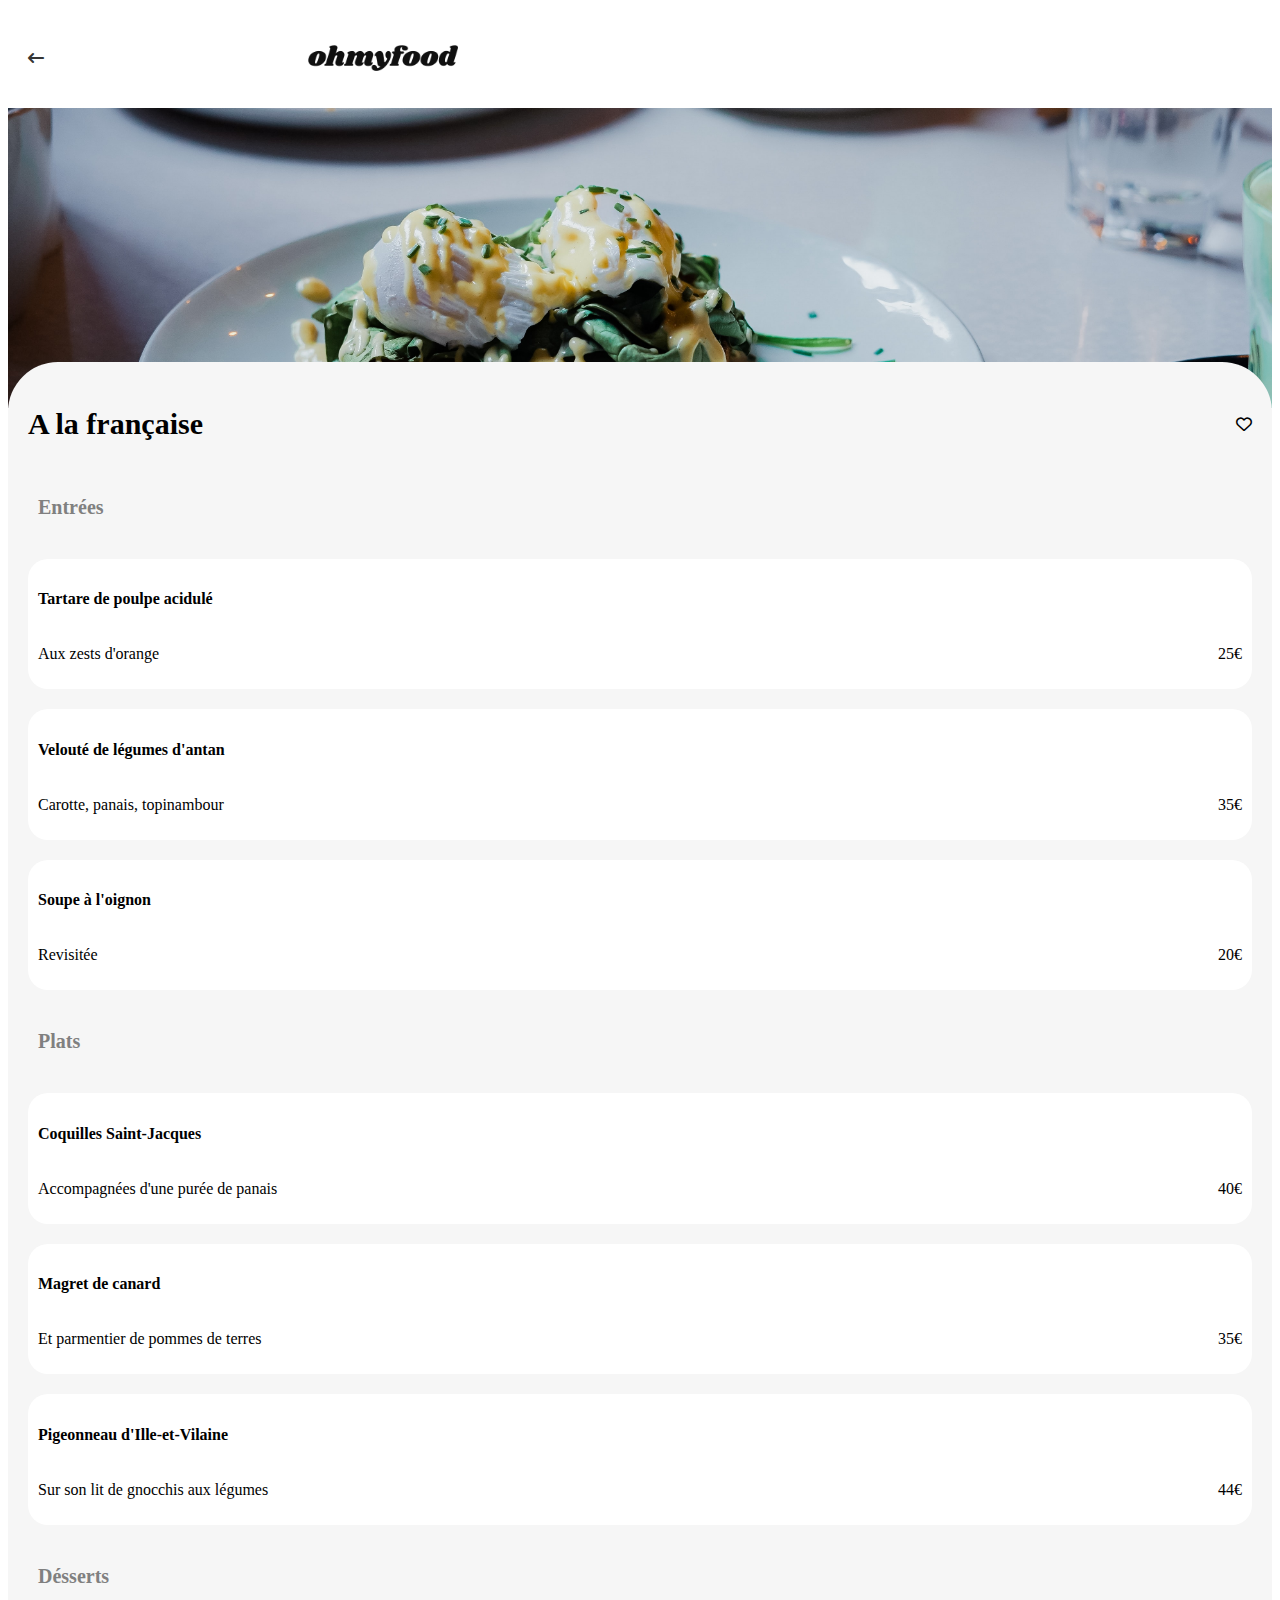
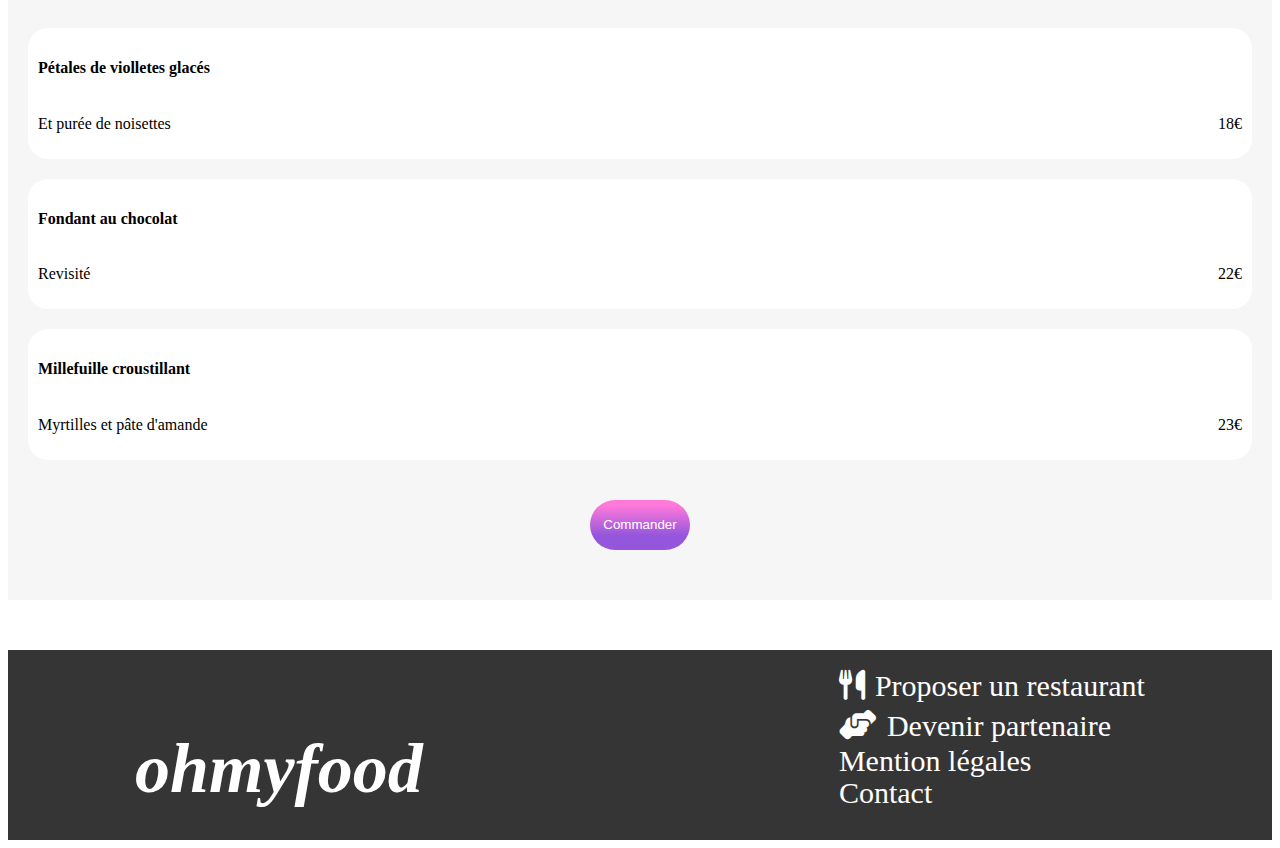
==== commit 617812dd: "debut responsive des pages anexes" ====
--- a/menu_alafrancaise.html
+++ b/menu_alafrancaise.html
@@ -10,7 +10,6 @@
     <link type="text/css" rel="stylesheet" href="libs/reset.css" />
     <link type="text/css" rel="stylesheet" href="https://cdnjs.cloudflare.com/ajax/libs/font-awesome/6.1.1/css/all.min.css" />
     <link type="text/css" rel="stylesheet" href="https://fonts.googleapis.com/css2?family=Raleway:wght@300;400;500;600;700;800;900&display=swap" />
-    <link href="index.html" />
 </head>
 
 <body>
@@ -25,7 +24,10 @@
     <img class="img-top" src="images/restaurants/toa-heftiba-DQKerTsQwi0-unsplash.jpg" alt="plat">
 
     <main class="m-page">
-        <h2 class="h2-page">A la française</h2>
+        <div class="titre">
+            <h2 class="h2-page">A la française</h2>
+            <i class="fa-regular fa-heart"></i>
+        </div>
         <section class="sect-page">
             <h3 class="h3-page">Entrées</h3>
             <div class="card-page">
--- a/style.css
+++ b/style.css
@@ -73,22 +73,45 @@
   top: -50px;
   margin-bottom: none;
 }
+.m-page .titre {
+  display: flex;
+  flex-direction: row;
+  justify-content: space-between;
+  align-items: center;
+}
 .m-page .h2-page {
   font-weight: bold;
   font-size: 30px;
-}
-.m-page .sect-page {
-  display: flex;
-  flex-direction: column;
-  justify-content: space-between;
-}
-.m-page .sect-page .h3-page {
+  font-family: Shrikhand;
+}
+.m-page .h3-page {
   margin-top: 20px;
   color: grey;
   font-size: 20px;
   padding: 10px;
-}
-.m-page .sect-page .card-page {
+  font-family: Shrikhand;
+}
+.m-page .sect-page {
+  display: flex;
+  flex-direction: column;
+  justify-content: space-between;
+}
+.m-page .command-btn {
+  border-radius: 30px;
+  background: linear-gradient(0deg, rgb(147, 86, 220) 28%, rgb(255, 121, 218) 89%);
+  border: none;
+  height: 50px;
+  width: 100px;
+  color: white;
+  margin-top: 30px;
+  margin-bottom: 30px;
+}
+.m-page .btn-page {
+  display: flex;
+  justify-content: center;
+  align-items: center;
+}
+.m-page .card-page {
   background-color: white;
   margin-top: 10px;
   margin-bottom: 10px;
@@ -96,27 +119,12 @@
   border-radius: 20px;
   line-height: 18px;
 }
-.m-page .sect-page .card-page .h4-page {
-  font-weight: bold;
-}
-.m-page .sect-page .card-page .para-page {
+.m-page .h4-page {
+  font-weight: bold;
+}
+.m-page .para-page {
   display: flex;
   justify-content: space-between;
-}
-.m-page .command-btn {
-  border-radius: 30px;
-  background: linear-gradient(0deg, rgb(147, 86, 220) 28%, rgb(255, 121, 218) 89%);
-  border: none;
-  height: 50px;
-  width: 100px;
-  color: white;
-  margin-top: 30px;
-  margin-bottom: 30px;
-}
-.m-page .btn-page {
-  display: flex;
-  justify-content: center;
-  align-items: center;
 }
 
 .footer {
@@ -197,11 +205,11 @@
   background-color: rgb(225, 225, 225);
   height: 40px;
 }
-header .localisation-search i {
+header i {
   margin-right: 5px;
   color: rgb(53, 53, 53);
 }
-header .localisation-search input {
+header input {
   display: flex;
   justify-content: center;
   color: rgb(53, 53, 53);
@@ -262,7 +270,8 @@
   font-family: Roboto;
 }
 .f .fonct:hover {
-  background-color: lightgrey;
+  background-color: rgb(201, 203, 255);
+  box-shadow: 0px 0px 5px 0px rgba(0, 0, 0, 0.75);
 }
 .f .fonct:hover i {
   color: #9356DC;
@@ -398,6 +407,9 @@
   .f .fonct {
     padding: 10px 30% 10px 30%;
   }
+  .restaurants {
+    margin-top: 30px;
+  }
   .restaurants .resto {
     font-size: 30px;
   }
@@ -433,11 +445,66 @@
   .header img {
     height: 80px;
   }
-  .resto-all {
+  .header .localisation-search {
+    height: 70px;
+    display: flex;
+    flex-direction: row;
+  }
+  .header .iplus {
+    display: flex;
+    align-items: center;
+    justify-content: center;
+  }
+  .debut .reserved {
+    font-size: 50px;
+  }
+  .debut .reserved-para {
+    font-size: 30px;
+  }
+  .debut .reserved-btn {
+    height: 70px;
+    width: 300px;
+    font-size: 30px;
+  }
+  .f .fonct-h2 {
+    font-size: 40px;
+  }
+  .f .fonct {
+    font-size: 30px;
+    margin-bottom: 20px;
+    font-family: Roboto;
+  }
+  .restaurants {
+    margin-top: 50px;
+  }
+  .restaurants .resto {
+    font-size: 40px;
+    margin: 30px;
+  }
+  .restaurants .resto-all {
     position: relative;
     left: 2%;
     right: 2%;
   }
+  .restaurants .r-h3 {
+    font-size: 30px;
+    margin-bottom: 5px;
+  }
+  .restaurants .r-para {
+    font-size: 20px;
+  }
+  .footer {
+    height: 150px;
+  }
+  .footer h2 {
+    font-size: 70px;
+  }
+  .footer .fo-para {
+    margin-bottom: 10px;
+  }
+  .footer .fo-div {
+    font-size: 30px;
+  }
 }
 
 /*# sourceMappingURL=style.css.map */
